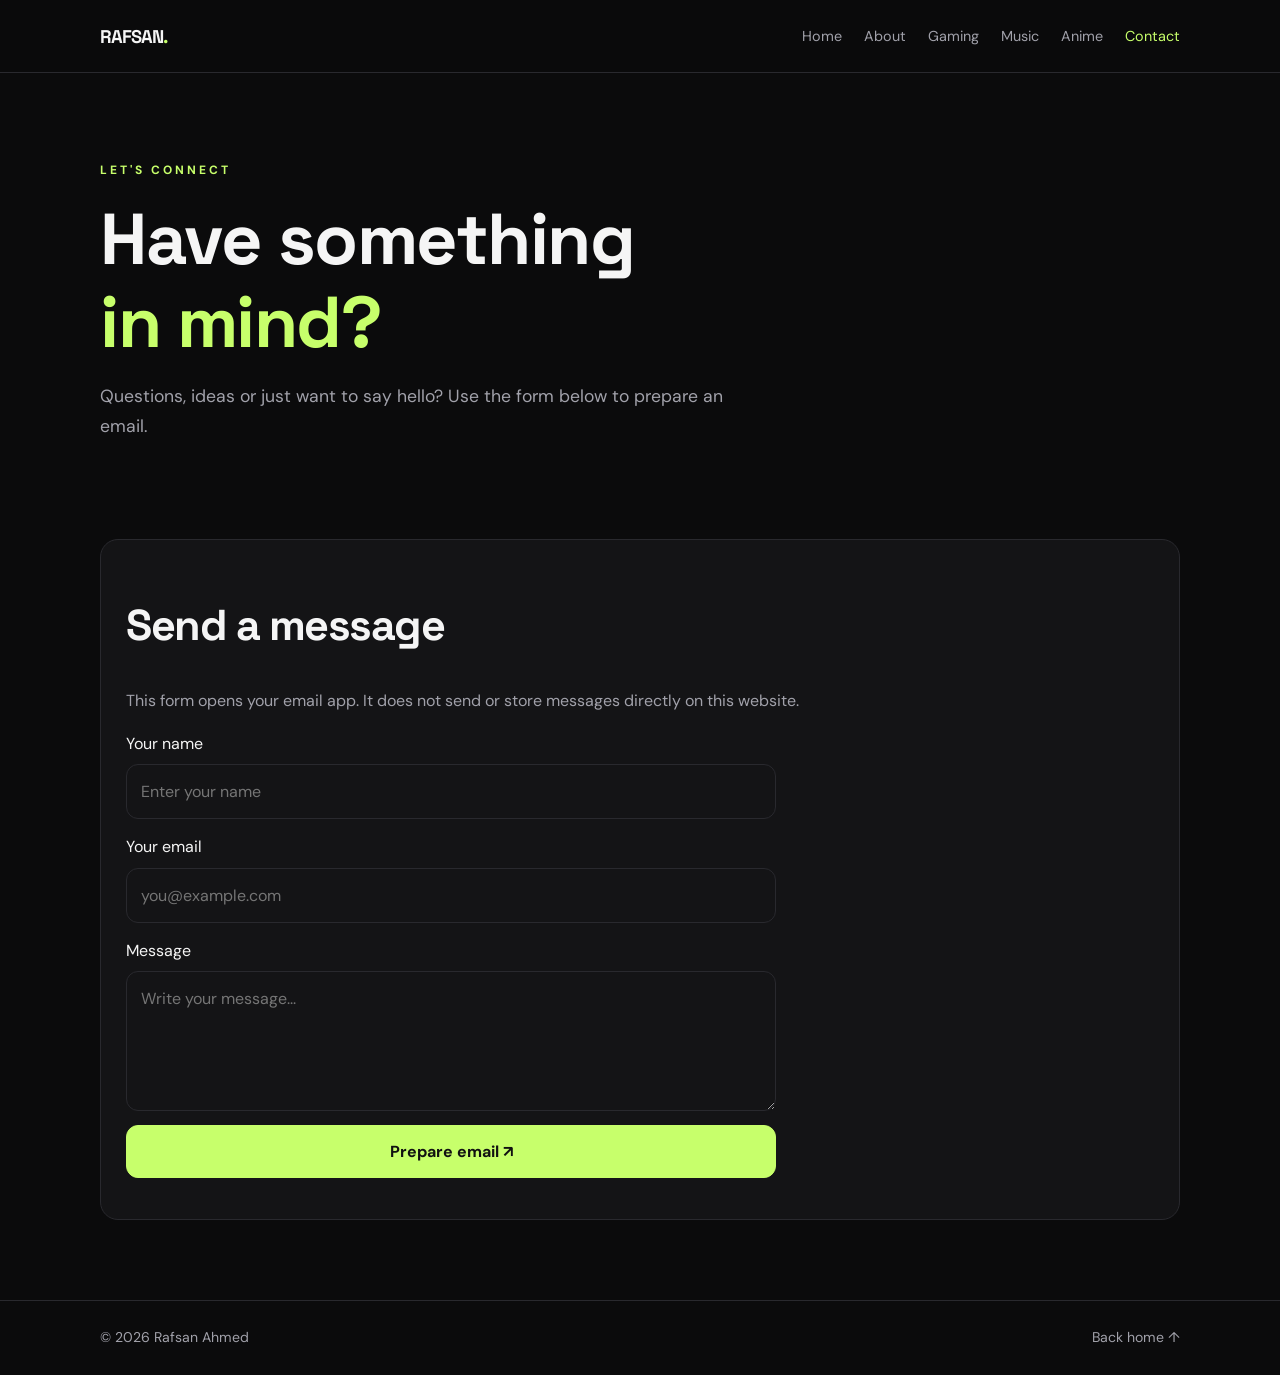
==== contact.html @ e2e1d27e "Create contact.html" ====
<!DOCTYPE html>
<html lang="en">
<head>
  <meta charset="UTF-8">
  <meta name="viewport" content="width=device-width, initial-scale=1">
  <meta name="theme-color" content="#0b0b0c">
  <meta name="description" content="Contact Rafsan Ahmed.">
  <title>Contact | Rafsan Ahmed</title>
  <link rel="stylesheet" href="style.css">
  <script src="script.js" defer></script>
</head>
<body>
<header>
  <nav class="container nav" aria-label="Main navigation">
    <a class="logo" href="index.html">RAFSAN<span>.</span></a>
    <button class="menu-toggle" aria-expanded="false" aria-label="Toggle navigation">Menu ☰</button>
    <div class="nav-links">
      <a href="index.html">Home</a><a href="about.html">About</a>
      <a href="gaming.html">Gaming</a><a href="music.html">Music</a>
      <a href="anime.html">Anime</a><a class="active" href="contact.html">Contact</a>
    </div>
  </nav>
</header>
<main>
  <section class="container page-hero">
    <p class="eyebrow reveal">Let's connect</p>
    <h1 class="reveal">Have something<br><span class="highlight">in mind?</span></h1>
    <p class="lead reveal">Questions, ideas or just want to say hello? Use the form below to prepare an email.</p>
  </section>
  <section class="container section">
    <div class="card reveal">
      <h2>Send a message</h2>
      <p class="muted">This form opens your email app. It does not send or store messages directly on this website.</p>
      <form class="contact-form" id="contact-form">
        <label>
          Your name
          <input type="text" id="sender-name" placeholder="Enter your name" required>
        </label>
        <label>
          Your email
          <input type="email" id="sender-email" placeholder="you@example.com" required>
        </label>
        <label>
          Message
          <textarea id="sender-message" placeholder="Write your message..." required></textarea>
        </label>
        <button class="btn btn-primary" type="submit">Prepare email ↗</button>
      </form>
      <p class="muted" id="form-status" role="status"></p>
    </div>
  </section>
</main>
<footer><div class="container footer-inner"><span>© <span data-year></span> Rafsan Ahmed</span><a href="index.html">Back home ↑</a></div></footer>
<script>
  document.getElementById('contact-form').addEventListener('submit', function(event) {
    event.preventDefault();

    const name = document.getElementById('sender-name').value.trim();
    const email = document.getElementById('sender-email').value.trim();
    const message = document.getElementById('sender-message').value.trim();

    // Replace this address with an email inbox you actually use.
    const recipient = 'YOUR_EMAIL@example.com';

    if (recipient === 'YOUR_EMAIL@example.com') {
      document.getElementById('form-status').textContent =
        'Before using this form, replace YOUR_EMAIL@example.com in contact.html with your real email address.';
      return;
    }

    const subject = encodeURIComponent('Website message from ' + name);
    const body = encodeURIComponent(
      'Name: ' + name + '\nEmail: ' + email + '\n\n' + message
    );

    window.location.href = 'mailto:' + recipient + '?subject=' + subject + '&body=' + body;
  });
</script>
</body>
</html>
---- style.css ----
@import url('https://fonts.googleapis.com/css2?family=DM+Sans:wght@400;500;600;700&family=Space+Grotesk:wght@400;500;600;700&display=swap');

:root {
  --bg: #0b0b0c;
  --surface: #141416;
  --surface-2: #1c1c20;
  --text: #f5f5f5;
  --muted: #a1a1aa;
  --line: #29292e;
  --accent: #c7ff6b;
  --radius: 18px;
}

* { box-sizing: border-box; }
html { scroll-behavior: smooth; scroll-padding-top: 90px; }

body {
  margin: 0;
  background: var(--bg);
  color: var(--text);
  font-family: 'DM Sans', sans-serif;
  line-height: 1.7;
}

a { color: inherit; text-decoration: none; }
button, input, textarea { font: inherit; }
a, button { -webkit-tap-highlight-color: transparent; }

.container { width: min(1080px, 90%); margin: auto; }

header {
  position: sticky;
  top: 0;
  z-index: 10;
  background: rgba(11,11,12,.88);
  backdrop-filter: blur(16px);
  border-bottom: 1px solid var(--line);
}

.nav {
  min-height: 72px;
  display: flex;
  align-items: center;
  justify-content: space-between;
  gap: 20px;
}

.logo {
  font: 700 1.15rem 'Space Grotesk', sans-serif;
  letter-spacing: -1px;
}
.logo span { color: var(--accent); }

.nav-links {
  display: flex;
  align-items: center;
  flex-wrap: wrap;
  gap: 22px;
}

.nav-links a {
  color: var(--muted);
  font-size: .9rem;
  transition: color .2s;
}

.nav-links a:hover,
.nav-links a.active { color: var(--accent); }

.menu-toggle {
  display: none;
  color: var(--text);
  background: var(--surface);
  border: 1px solid var(--line);
  border-radius: 10px;
  padding: 8px 12px;
  cursor: pointer;
}

.hero { padding: 105px 0 85px; }
.eyebrow {
  color: var(--accent);
  text-transform: uppercase;
  letter-spacing: 3px;
  font-size: .75rem;
  font-weight: 700;
}

h1, h2, h3 {
  font-family: 'Space Grotesk', sans-serif;
  line-height: 1.15;
  letter-spacing: -1.5px;
}

h1 { font-size: clamp(2.8rem, 8vw, 5.6rem); margin: 18px 0; }
h2 { font-size: clamp(1.8rem, 4vw, 2.7rem); }
h3 { font-size: 1.3rem; letter-spacing: -.5px; }

.highlight { color: var(--accent); }
.lead { max-width: 650px; color: var(--muted); font-size: 1.1rem; }
.muted { color: var(--muted); }

.actions { display: flex; flex-wrap: wrap; gap: 12px; margin-top: 28px; }

.btn {
  display: inline-flex;
  justify-content: center;
  align-items: center;
  padding: 12px 19px;
  border-radius: 12px;
  border: 1px solid var(--line);
  font-weight: 700;
  transition: transform .2s, background .2s;
}

.btn:hover { transform: translateY(-3px); }
.btn-primary { color: #111; background: var(--accent); border-color: var(--accent); }
.btn-secondary { background: var(--surface); }

.section { padding: 45px 0 80px; }
.section-heading { margin-bottom: 25px; }
.section-heading p { color: var(--muted); }

.grid {
  display: grid;
  grid-template-columns: repeat(3, minmax(0, 1fr));
  gap: 16px;
}

.card {
  padding: 25px;
  background: var(--surface);
  border: 1px solid var(--line);
  border-radius: var(--radius);
  transition: transform .25s, border-color .25s;
}

.card:hover { transform: translateY(-5px); border-color: #55555d; }
.card p { color: var(--muted); }
.card-icon { font-size: 1.7rem; }

.page-hero { padding: 75px 0 35px; }
.page-hero h1 { font-size: clamp(2.7rem, 7vw, 4.5rem); }

.pill {
  display: inline-block;
  padding: 5px 10px;
  margin: 4px 4px 4px 0;
  border: 1px solid var(--line);
  border-radius: 99px;
  color: var(--muted);
  font-size: .82rem;
}

.contact-form { display: grid; gap: 14px; max-width: 650px; }
.contact-form label { display: grid; gap: 7px; }
.contact-form input, .contact-form textarea {
  width: 100%;
  color: var(--text);
  background: var(--surface);
  border: 1px solid var(--line);
  border-radius: 12px;
  padding: 13px 14px;
}
.contact-form textarea { min-height: 140px; resize: vertical; }

footer {
  padding: 25px 0;
  border-top: 1px solid var(--line);
  color: var(--muted);
  font-size: .88rem;
}

.footer-inner {
  display: flex;
  justify-content: space-between;
  flex-wrap: wrap;
  gap: 12px;
}

.reveal { opacity: 0; transform: translateY(18px); transition: opacity .6s, transform .6s; }
.reveal.visible { opacity: 1; transform: translateY(0); }

@media (max-width: 760px) {
  .menu-toggle { display: block; }
  .nav { position: relative; }
  .nav-links {
    display: none;
    position: absolute;
    top: 72px;
    left: 0;
    right: 0;
    padding: 18px;
    background: var(--surface);
    border: 1px solid var(--line);
    border-radius: 0 0 16px 16px;
    flex-direction: column;
    align-items: stretch;
    gap: 0;
  }
  .nav-links.open { display: flex; }
  .nav-links a { padding: 10px 4px; }
  .hero { padding: 75px 0 55px; }
  .grid { grid-template-columns: 1fr; }
  .card { padding: 22px; }
  .section { padding-bottom: 55px; }
}

@media (prefers-reduced-motion: reduce) {
  *, *::before, *::after {
    scroll-behavior: auto !important;
    animation-duration: .01ms !important;
    transition-duration: .01ms !important;
  }
  .reveal { opacity: 1; transform: none; }
}
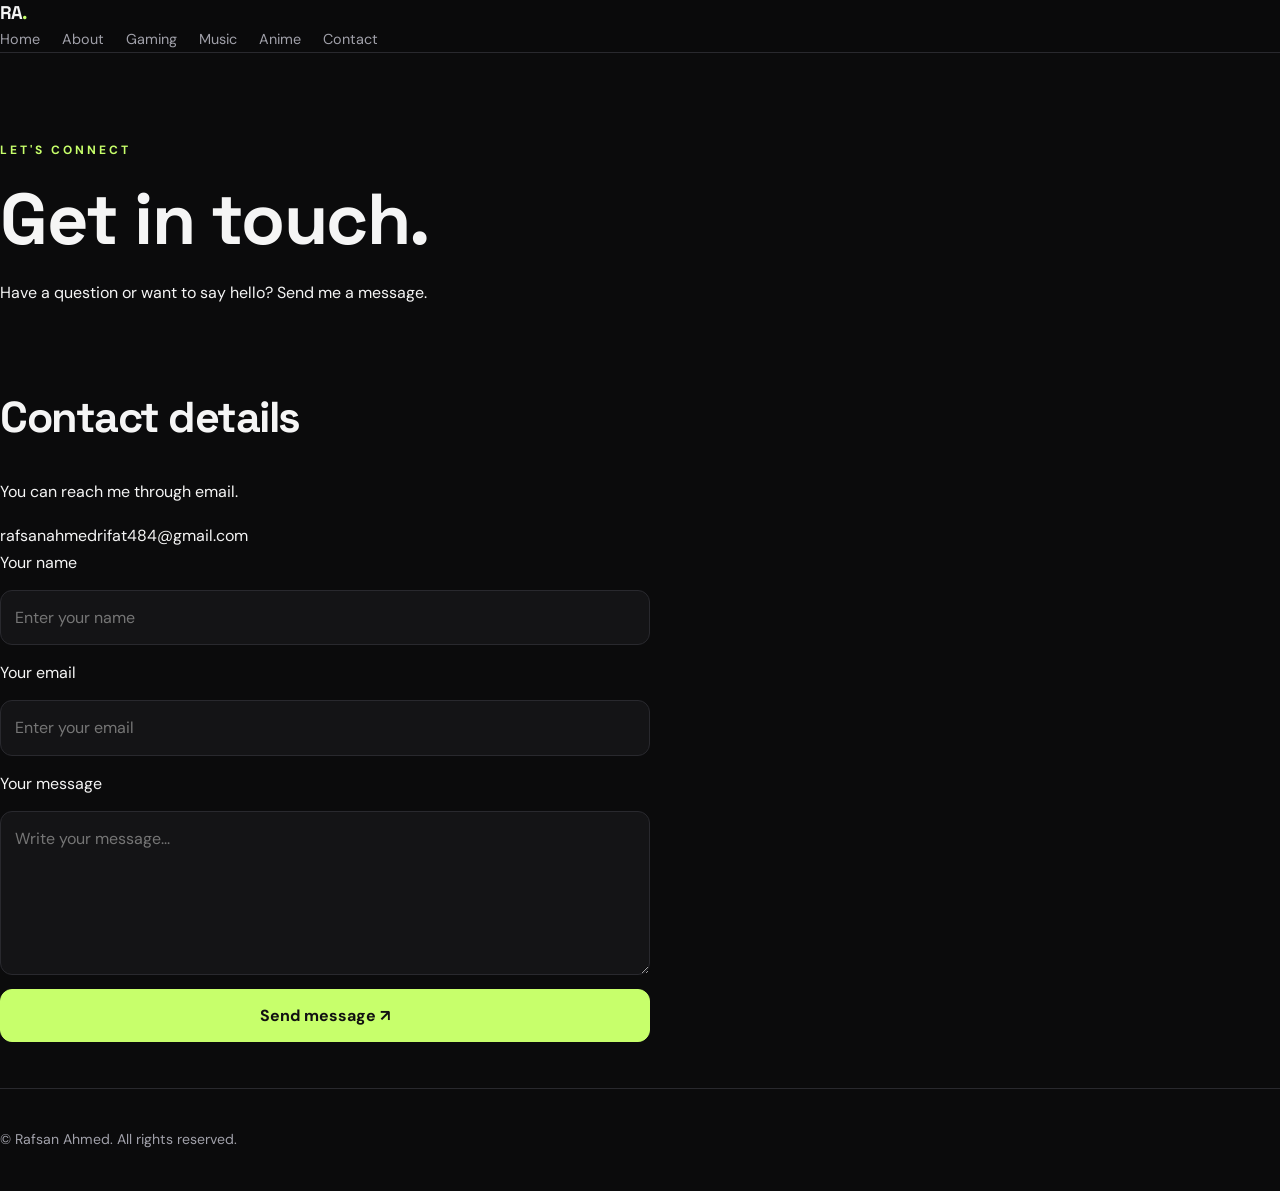
==== commit d61116b2: "Create contact.html" ====
--- a/contact.html
+++ b/contact.html
@@ -1,80 +1,111 @@
+
 <!DOCTYPE html>
 <html lang="en">
 <head>
   <meta charset="UTF-8">
-  <meta name="viewport" content="width=device-width, initial-scale=1">
-  <meta name="theme-color" content="#0b0b0c">
-  <meta name="description" content="Contact Rafsan Ahmed.">
+  <meta name="viewport" content="width=device-width, initial-scale=1.0">
+  <meta name="theme-color" content="#0b0b0b">
   <title>Contact | Rafsan Ahmed</title>
   <link rel="stylesheet" href="style.css">
-  <script src="script.js" defer></script>
 </head>
 <body>
-<header>
-  <nav class="container nav" aria-label="Main navigation">
-    <a class="logo" href="index.html">RAFSAN<span>.</span></a>
-    <button class="menu-toggle" aria-expanded="false" aria-label="Toggle navigation">Menu ☰</button>
-    <div class="nav-links">
-      <a href="index.html">Home</a><a href="about.html">About</a>
-      <a href="gaming.html">Gaming</a><a href="music.html">Music</a>
-      <a href="anime.html">Anime</a><a class="active" href="contact.html">Contact</a>
-    </div>
-  </nav>
-</header>
-<main>
-  <section class="container page-hero">
-    <p class="eyebrow reveal">Let's connect</p>
-    <h1 class="reveal">Have something<br><span class="highlight">in mind?</span></h1>
-    <p class="lead reveal">Questions, ideas or just want to say hello? Use the form below to prepare an email.</p>
-  </section>
-  <section class="container section">
-    <div class="card reveal">
-      <h2>Send a message</h2>
-      <p class="muted">This form opens your email app. It does not send or store messages directly on this website.</p>
-      <form class="contact-form" id="contact-form">
-        <label>
-          Your name
-          <input type="text" id="sender-name" placeholder="Enter your name" required>
-        </label>
-        <label>
-          Your email
-          <input type="email" id="sender-email" placeholder="you@example.com" required>
-        </label>
-        <label>
-          Message
-          <textarea id="sender-message" placeholder="Write your message..." required></textarea>
-        </label>
-        <button class="btn btn-primary" type="submit">Prepare email ↗</button>
+
+  <header class="site-header">
+    <a class="logo" href="index.html">RA<span>.</span></a>
+    <nav class="nav-links">
+      <a href="index.html">Home</a>
+      <a href="about.html">About</a>
+      <a href="gaming.html">Gaming</a>
+      <a href="music.html">Music</a>
+      <a href="anime.html">Anime</a>
+      <a href="contact.html" aria-current="page">Contact</a>
+    </nav>
+    <button class="menu-toggle" aria-label="Toggle navigation">☰</button>
+  </header>
+
+  <main class="page-container">
+    <section class="page-hero">
+      <p class="eyebrow">LET'S CONNECT</p>
+      <h1>Get in <span>touch.</span></h1>
+      <p>Have a question or want to say hello? Send me a message.</p>
+    </section>
+
+    <section class="contact-section">
+      <div class="contact-info">
+        <h2>Contact details</h2>
+        <p>You can reach me through email.</p>
+        <a href="mailto:rafsanahmedrifat484@gmail.com">
+          rafsanahmedrifat484@gmail.com
+        </a>
+      </div>
+
+      <form id="contact-form" class="contact-form">
+        <label for="name">Your name</label>
+        <input
+          id="name"
+          name="name"
+          type="text"
+          placeholder="Enter your name"
+          required
+        >
+
+        <label for="email">Your email</label>
+        <input
+          id="email"
+          name="email"
+          type="email"
+          placeholder="Enter your email"
+          required
+        >
+
+        <label for="message">Your message</label>
+        <textarea
+          id="message"
+          name="message"
+          rows="5"
+          placeholder="Write your message..."
+          required
+        ></textarea>
+
+        <button type="submit" class="btn btn-primary">
+          Send message ↗
+        </button>
+
+        <p id="form-status" role="status"></p>
       </form>
-      <p class="muted" id="form-status" role="status"></p>
-    </div>
-  </section>
-</main>
-<footer><div class="container footer-inner"><span>© <span data-year></span> Rafsan Ahmed</span><a href="index.html">Back home ↑</a></div></footer>
-<script>
-  document.getElementById('contact-form').addEventListener('submit', function(event) {
-    event.preventDefault();
+    </section>
+  </main>
 
-    const name = document.getElementById('sender-name').value.trim();
-    const email = document.getElementById('sender-email').value.trim();
-    const message = document.getElementById('sender-message').value.trim();
+  <footer class="site-footer">
+    <p>© <span id="year"></span> Rafsan Ahmed. All rights reserved.</p>
+  </footer>
 
-    // Replace this address with an email inbox you actually use.
-    const recipient = 'YOUR_EMAIL@example.com';
+  <script src="script.js"></script>
+  <script>
+    const form = document.getElementById('contact-form');
 
-    if (recipient === 'YOUR_EMAIL@example.com') {
+    form.addEventListener('submit', function (event) {
+      event.preventDefault();
+
+      const name = document.getElementById('name').value.trim();
+      const email = document.getElementById('email').value.trim();
+      const message = document.getElementById('message').value.trim();
+
+      const subject = encodeURIComponent('Website message from ' + name);
+      const body = encodeURIComponent(
+        'Name: ' + name +
+        '\nEmail: ' + email +
+        '\n\nMessage:\n' + message
+      );
+
       document.getElementById('form-status').textContent =
-        'Before using this form, replace YOUR_EMAIL@example.com in contact.html with your real email address.';
-      return;
-    }
+        'Opening your email app...';
 
-    const subject = encodeURIComponent('Website message from ' + name);
-    const body = encodeURIComponent(
-      'Name: ' + name + '\nEmail: ' + email + '\n\n' + message
-    );
+      window.location.href =
+        'mailto:rafsanahmedrifat484@gmail.com?subject=' +
+        subject + '&body=' + body;
+    });
+  </script>
 
-    window.location.href = 'mailto:' + recipient + '?subject=' + subject + '&body=' + body;
-  });
-</script>
 </body>
-</html>+</html>
